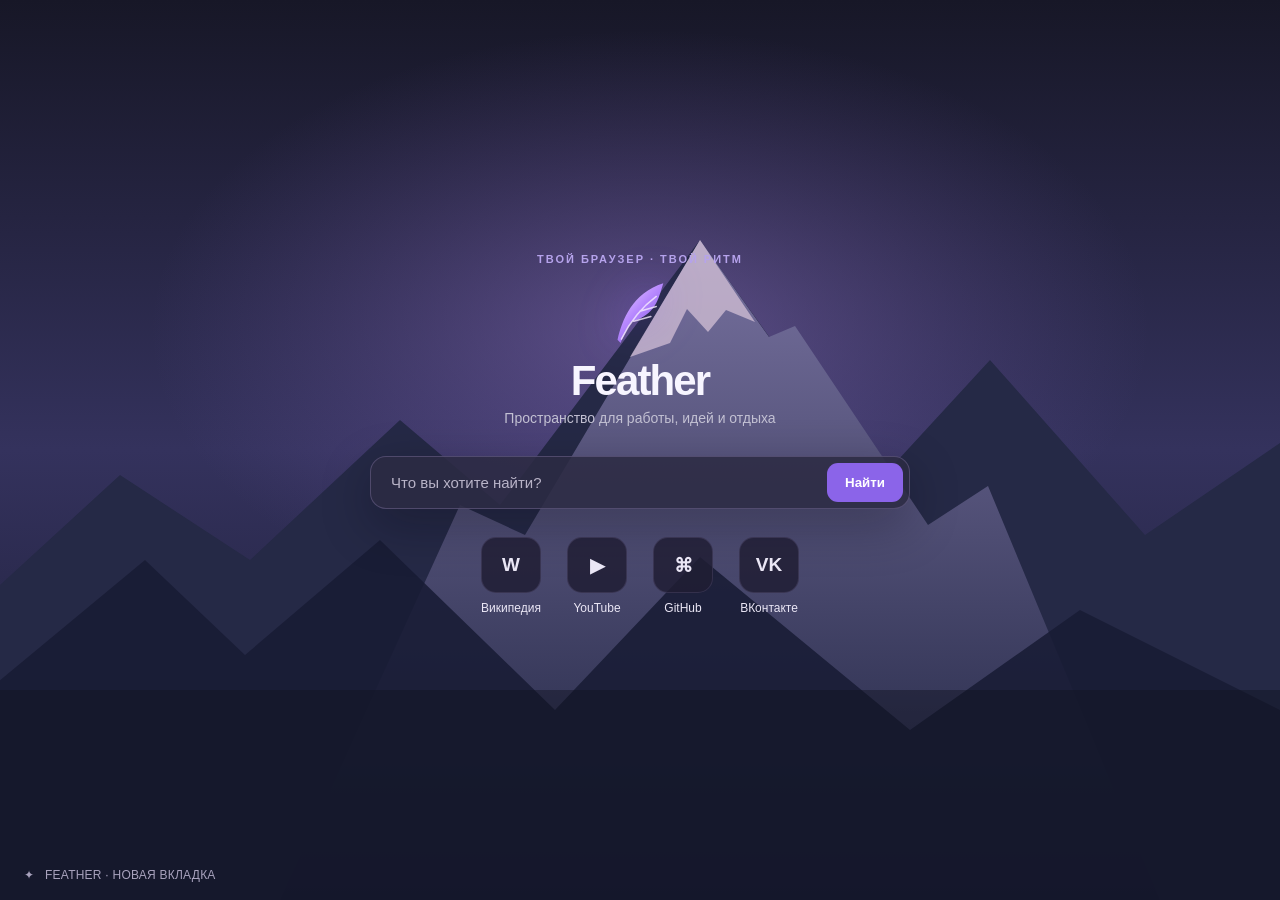
==== assets/new_tab.html @ 558f6bea "Создать тёмный интерфейс Feather и отложенную загрузку вкладок" ====
<!doctype html>
<html lang="ru"><head><meta charset="utf-8"><meta name="viewport" content="width=device-width,initial-scale=1">
<meta http-equiv="Content-Security-Policy" content="default-src 'none'; style-src 'unsafe-inline'; form-action https://www.google.com; base-uri 'none'; frame-ancestors 'none'">
<title>Новая вкладка</title><style>
:root{color-scheme:dark;font-family:'Segoe UI',sans-serif}*{box-sizing:border-box}body{margin:0;color:#f7f5ff;background:#10101b;min-height:100vh;overflow-x:hidden} .scene{position:fixed;inset:0;width:100%;height:100%;z-index:-1}.shell{min-height:100vh;display:flex;flex-direction:column;align-items:center;justify-content:center;padding:38px 22px 70px}.eyebrow{letter-spacing:.18em;text-transform:uppercase;color:#b6a3ec;font-size:11px;font-weight:600;margin-bottom:12px}.mark{width:62px;height:73px;filter:drop-shadow(0 0 22px #8a58ef66)}h1{font-size:42px;letter-spacing:-.045em;font-weight:600;margin:7px 0 5px}p{margin:0;color:#c3c1d3;font-size:14px}.search{margin:30px 0 28px;width:min(540px,100%);display:flex;background:#2c2b43df;border:1px solid #9181b35c;border-radius:16px;box-shadow:0 16px 50px #0605114d}.search input{min-width:0;flex:1;background:none;border:0;outline:0;padding:17px 20px;font-size:15px;color:#fff}.search input::placeholder{color:#b9b4c8}.search button{margin:6px;padding:0 18px;border:0;border-radius:11px;background:#8b64e9;color:white;font-weight:600;cursor:pointer}.links{display:flex;flex-wrap:wrap;justify-content:center;gap:14px}.link{text-decoration:none;color:#eae6f5;text-align:center;font-size:12px;min-width:72px}.icon{width:60px;height:56px;margin:0 auto 8px;display:grid;place-items:center;border-radius:15px;background:#201e34d9;border:1px solid #8172a638;font-size:19px;font-weight:700;transition:background .15s,transform .15s}.link:hover .icon{background:#4a3b70;transform:translateY(-2px)}.footer{position:fixed;bottom:18px;left:24px;color:#a8a2bd;font-size:12px;letter-spacing:.02em}@media(max-height:580px){.shell{justify-content:flex-start;padding-top:28px}.mark{height:48px}h1{font-size:32px}.search{margin:16px 0}.footer{display:none}}
</style></head><body>
<svg class="scene" viewBox="0 0 1400 900" preserveAspectRatio="xMidYMid slice" aria-hidden="true"><defs><linearGradient id="sky" x2="0" y2="1"><stop stop-color="#171727"/><stop offset=".5" stop-color="#34325d"/><stop offset="1" stop-color="#17192e"/></linearGradient><linearGradient id="mount" x2="0" y2="1"><stop stop-color="#77719f"/><stop offset="1" stop-color="#1b203c"/></linearGradient><radialGradient id="glow"><stop stop-color="#a987e2" stop-opacity=".4"/><stop offset="1" stop-color="#8165be" stop-opacity="0"/></radialGradient></defs><rect width="1400" height="900" fill="url(#sky)"/><ellipse cx="710" cy="330" rx="500" ry="300" fill="url(#glow)"/><path d="M0 640 180 475 310 560 460 420 560 505 760 240 935 485 1050 360 1205 535 1400 402 1400 900 0 900Z" fill="#252946"/><path d="M340 900 520 505 585 535 760 240 829 337 855 326 988 525 1048 486 1220 900Z" fill="url(#mount)"/><path d="M690 357 760 240 815 322 786 310 768 332 747 309 730 343Z" fill="#d7c4d9" opacity=".72"/><path d="M0 730 205 560 305 655 440 540 615 710 760 557 970 730 1140 610 1400 740 1400 900 0 900Z" fill="#191c35" opacity=".88"/><rect y="690" width="1400" height="210" fill="#111321" opacity=".45"/></svg>
<main class="shell"><div class="eyebrow">ТВОЙ БРАУЗЕР · ТВОЙ РИТМ</div><svg class="mark" viewBox="0 0 80 90" aria-hidden="true"><defs><linearGradient id="f" x2=".8" y2="1"><stop stop-color="#f0dcff"/><stop offset=".48" stop-color="#b889ff"/><stop offset="1" stop-color="#7852db"/></linearGradient></defs><path d="M11 79C17 53 30 19 70 6 64 26 60 47 30 55 24 63 19 72 15 83Z" fill="url(#f)"/><path d="M16 78C28 54 42 37 61 23M32 55l22-6M40 42l21-6" fill="none" stroke="#f7ecff" stroke-width="2" stroke-linecap="round" opacity=".8"/></svg><h1>Feather</h1><p>Пространство для работы, идей и отдыха</p><form class="search" action="https://www.google.com/search" method="get"><input name="q" aria-label="Поиск в интернете" placeholder="Что вы хотите найти?" autocomplete="off"><button type="submit">Найти</button></form><nav class="links" aria-label="Быстрые ссылки"><a class="link" href="https://www.wikipedia.org/"><span class="icon">W</span>Википедия</a><a class="link" href="https://www.youtube.com/"><span class="icon">▶</span>YouTube</a><a class="link" href="https://github.com/"><span class="icon">⌘</span>GitHub</a><a class="link" href="https://vk.com/"><span class="icon">VK</span>ВКонтакте</a></nav></main><div class="footer">✦ &nbsp; FEATHER · НОВАЯ ВКЛАДКА</div></body></html>
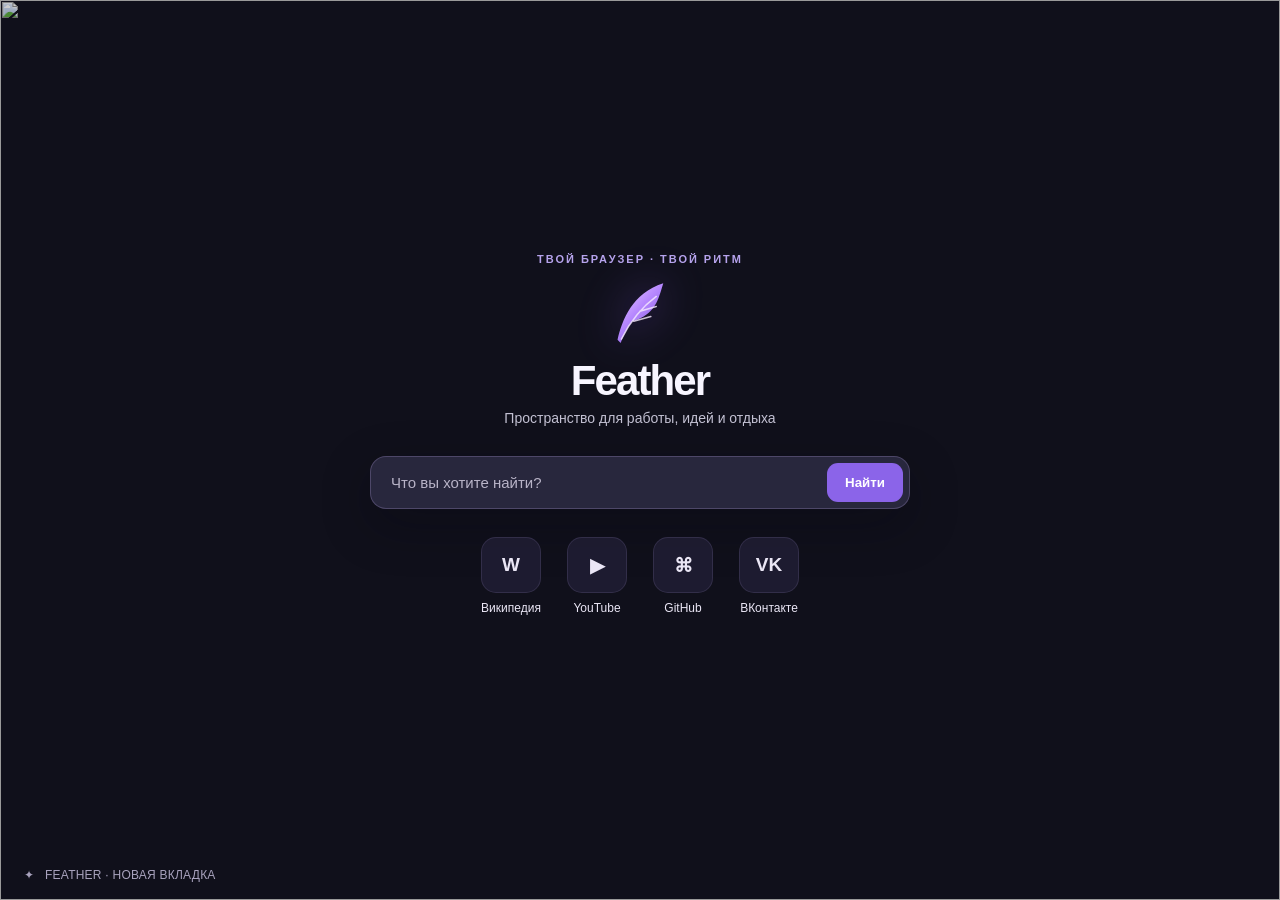
==== commit ea2c7e07: "Исправить создание подписей CEF и добавить оформление стартовой страницы" ====
--- a/assets/new_tab.html
+++ b/assets/new_tab.html
@@ -1,8 +1,8 @@
 <!doctype html>
 <html lang="ru"><head><meta charset="utf-8"><meta name="viewport" content="width=device-width,initial-scale=1">
-<meta http-equiv="Content-Security-Policy" content="default-src 'none'; style-src 'unsafe-inline'; form-action https://www.google.com; base-uri 'none'; frame-ancestors 'none'">
+<meta http-equiv="Content-Security-Policy" content="default-src 'none'; img-src data:; style-src 'unsafe-inline'; form-action https://www.google.com; base-uri 'none'">
 <title>Новая вкладка</title><style>
-:root{color-scheme:dark;font-family:'Segoe UI',sans-serif}*{box-sizing:border-box}body{margin:0;color:#f7f5ff;background:#10101b;min-height:100vh;overflow-x:hidden} .scene{position:fixed;inset:0;width:100%;height:100%;z-index:-1}.shell{min-height:100vh;display:flex;flex-direction:column;align-items:center;justify-content:center;padding:38px 22px 70px}.eyebrow{letter-spacing:.18em;text-transform:uppercase;color:#b6a3ec;font-size:11px;font-weight:600;margin-bottom:12px}.mark{width:62px;height:73px;filter:drop-shadow(0 0 22px #8a58ef66)}h1{font-size:42px;letter-spacing:-.045em;font-weight:600;margin:7px 0 5px}p{margin:0;color:#c3c1d3;font-size:14px}.search{margin:30px 0 28px;width:min(540px,100%);display:flex;background:#2c2b43df;border:1px solid #9181b35c;border-radius:16px;box-shadow:0 16px 50px #0605114d}.search input{min-width:0;flex:1;background:none;border:0;outline:0;padding:17px 20px;font-size:15px;color:#fff}.search input::placeholder{color:#b9b4c8}.search button{margin:6px;padding:0 18px;border:0;border-radius:11px;background:#8b64e9;color:white;font-weight:600;cursor:pointer}.links{display:flex;flex-wrap:wrap;justify-content:center;gap:14px}.link{text-decoration:none;color:#eae6f5;text-align:center;font-size:12px;min-width:72px}.icon{width:60px;height:56px;margin:0 auto 8px;display:grid;place-items:center;border-radius:15px;background:#201e34d9;border:1px solid #8172a638;font-size:19px;font-weight:700;transition:background .15s,transform .15s}.link:hover .icon{background:#4a3b70;transform:translateY(-2px)}.footer{position:fixed;bottom:18px;left:24px;color:#a8a2bd;font-size:12px;letter-spacing:.02em}@media(max-height:580px){.shell{justify-content:flex-start;padding-top:28px}.mark{height:48px}h1{font-size:32px}.search{margin:16px 0}.footer{display:none}}
+:root{color-scheme:dark;font-family:'Segoe UI',sans-serif}*{box-sizing:border-box}body{margin:0;color:#f7f5ff;background:#10101b;min-height:100vh;overflow-x:hidden} .scene{position:fixed;inset:0;width:100%;height:100%;object-fit:cover;z-index:-1;filter:brightness(.8) saturate(.9)}.shell{min-height:100vh;display:flex;flex-direction:column;align-items:center;justify-content:center;padding:38px 22px 70px}.eyebrow{letter-spacing:.18em;text-transform:uppercase;color:#b6a3ec;font-size:11px;font-weight:600;margin-bottom:12px}.mark{width:62px;height:73px;filter:drop-shadow(0 0 22px #8a58ef66)}h1{font-size:42px;letter-spacing:-.045em;font-weight:600;margin:7px 0 5px}p{margin:0;color:#c3c1d3;font-size:14px}.search{margin:30px 0 28px;width:min(540px,100%);display:flex;background:#2c2b43df;border:1px solid #9181b35c;border-radius:16px;box-shadow:0 16px 50px #0605114d}.search input{min-width:0;flex:1;background:none;border:0;outline:0;padding:17px 20px;font-size:15px;color:#fff}.search input::placeholder{color:#b9b4c8}.search button{margin:6px;padding:0 18px;border:0;border-radius:11px;background:#8b64e9;color:white;font-weight:600;cursor:pointer}.links{display:flex;flex-wrap:wrap;justify-content:center;gap:14px}.link{text-decoration:none;color:#eae6f5;text-align:center;font-size:12px;min-width:72px}.icon{width:60px;height:56px;margin:0 auto 8px;display:grid;place-items:center;border-radius:15px;background:#201e34d9;border:1px solid #8172a638;font-size:19px;font-weight:700;transition:background .15s,transform .15s}.link:hover .icon{background:#4a3b70;transform:translateY(-2px)}.footer{position:fixed;bottom:18px;left:24px;color:#a8a2bd;font-size:12px;letter-spacing:.02em}@media(max-height:580px){.shell{justify-content:flex-start;padding-top:28px}.mark{height:48px}h1{font-size:32px}.search{margin:16px 0}.footer{display:none}}
 </style></head><body>
-<svg class="scene" viewBox="0 0 1400 900" preserveAspectRatio="xMidYMid slice" aria-hidden="true"><defs><linearGradient id="sky" x2="0" y2="1"><stop stop-color="#171727"/><stop offset=".5" stop-color="#34325d"/><stop offset="1" stop-color="#17192e"/></linearGradient><linearGradient id="mount" x2="0" y2="1"><stop stop-color="#77719f"/><stop offset="1" stop-color="#1b203c"/></linearGradient><radialGradient id="glow"><stop stop-color="#a987e2" stop-opacity=".4"/><stop offset="1" stop-color="#8165be" stop-opacity="0"/></radialGradient></defs><rect width="1400" height="900" fill="url(#sky)"/><ellipse cx="710" cy="330" rx="500" ry="300" fill="url(#glow)"/><path d="M0 640 180 475 310 560 460 420 560 505 760 240 935 485 1050 360 1205 535 1400 402 1400 900 0 900Z" fill="#252946"/><path d="M340 900 520 505 585 535 760 240 829 337 855 326 988 525 1048 486 1220 900Z" fill="url(#mount)"/><path d="M690 357 760 240 815 322 786 310 768 332 747 309 730 343Z" fill="#d7c4d9" opacity=".72"/><path d="M0 730 205 560 305 655 440 540 615 710 760 557 970 730 1140 610 1400 740 1400 900 0 900Z" fill="#191c35" opacity=".88"/><rect y="690" width="1400" height="210" fill="#111321" opacity=".45"/></svg>
+<img class="scene" src="data:image/webp;base64,{{BACKGROUND}}" alt="" aria-hidden="true">
 <main class="shell"><div class="eyebrow">ТВОЙ БРАУЗЕР · ТВОЙ РИТМ</div><svg class="mark" viewBox="0 0 80 90" aria-hidden="true"><defs><linearGradient id="f" x2=".8" y2="1"><stop stop-color="#f0dcff"/><stop offset=".48" stop-color="#b889ff"/><stop offset="1" stop-color="#7852db"/></linearGradient></defs><path d="M11 79C17 53 30 19 70 6 64 26 60 47 30 55 24 63 19 72 15 83Z" fill="url(#f)"/><path d="M16 78C28 54 42 37 61 23M32 55l22-6M40 42l21-6" fill="none" stroke="#f7ecff" stroke-width="2" stroke-linecap="round" opacity=".8"/></svg><h1>Feather</h1><p>Пространство для работы, идей и отдыха</p><form class="search" action="https://www.google.com/search" method="get"><input name="q" aria-label="Поиск в интернете" placeholder="Что вы хотите найти?" autocomplete="off"><button type="submit">Найти</button></form><nav class="links" aria-label="Быстрые ссылки"><a class="link" href="https://www.wikipedia.org/"><span class="icon">W</span>Википедия</a><a class="link" href="https://www.youtube.com/"><span class="icon">▶</span>YouTube</a><a class="link" href="https://github.com/"><span class="icon">⌘</span>GitHub</a><a class="link" href="https://vk.com/"><span class="icon">VK</span>ВКонтакте</a></nav></main><div class="footer">✦ &nbsp; FEATHER · НОВАЯ ВКЛАДКА</div></body></html>
